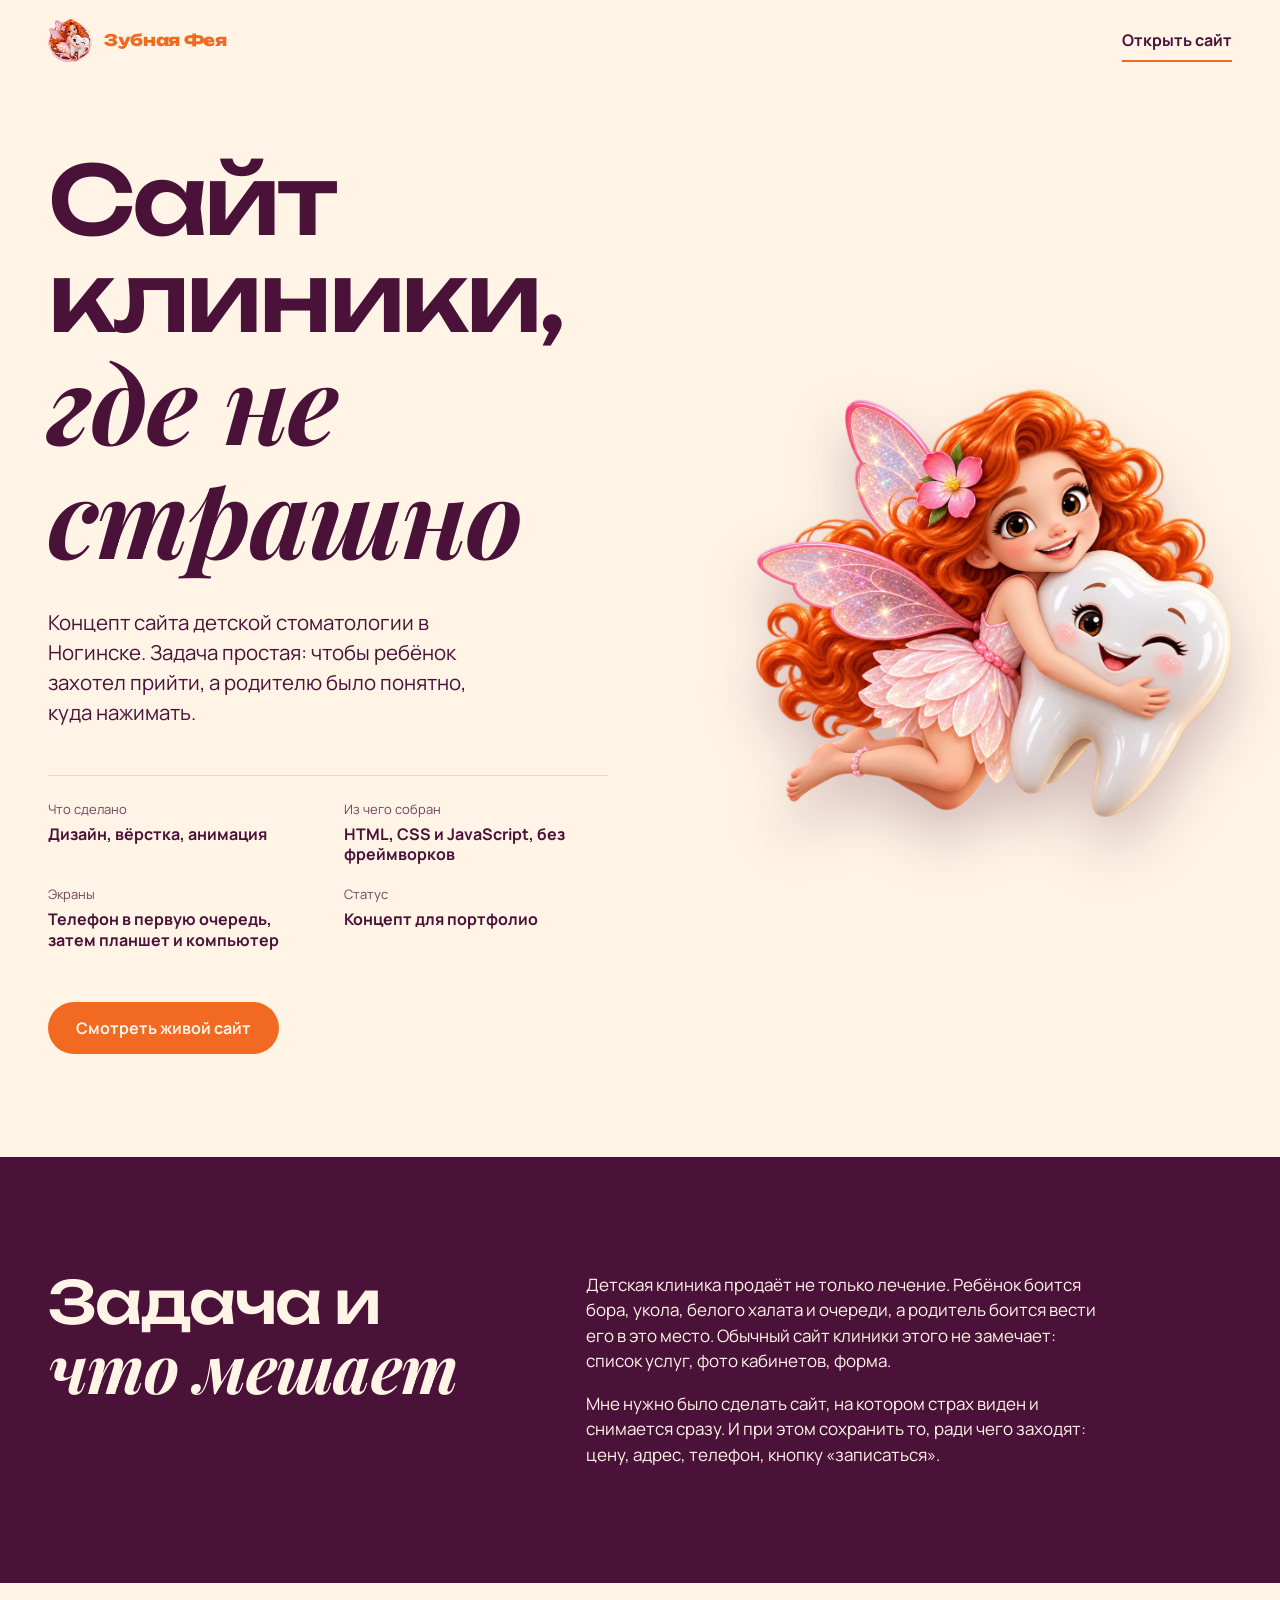
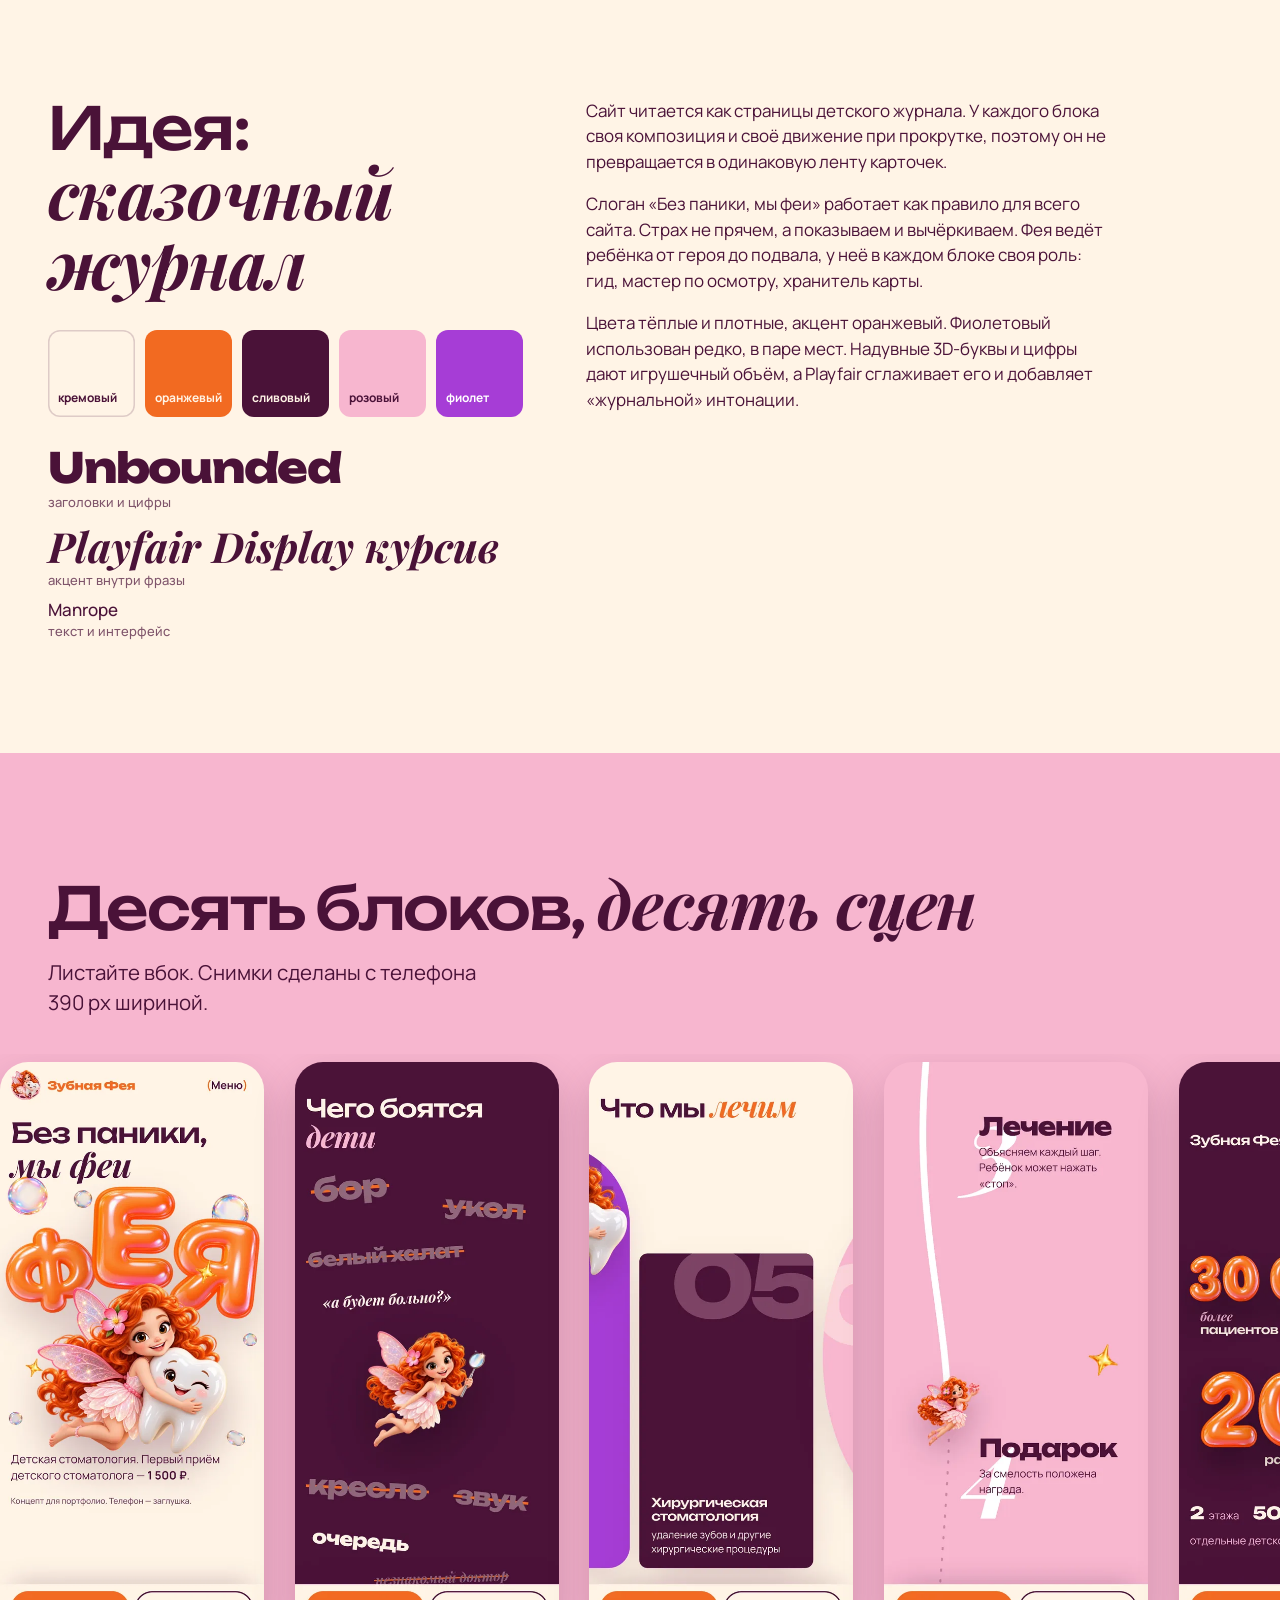
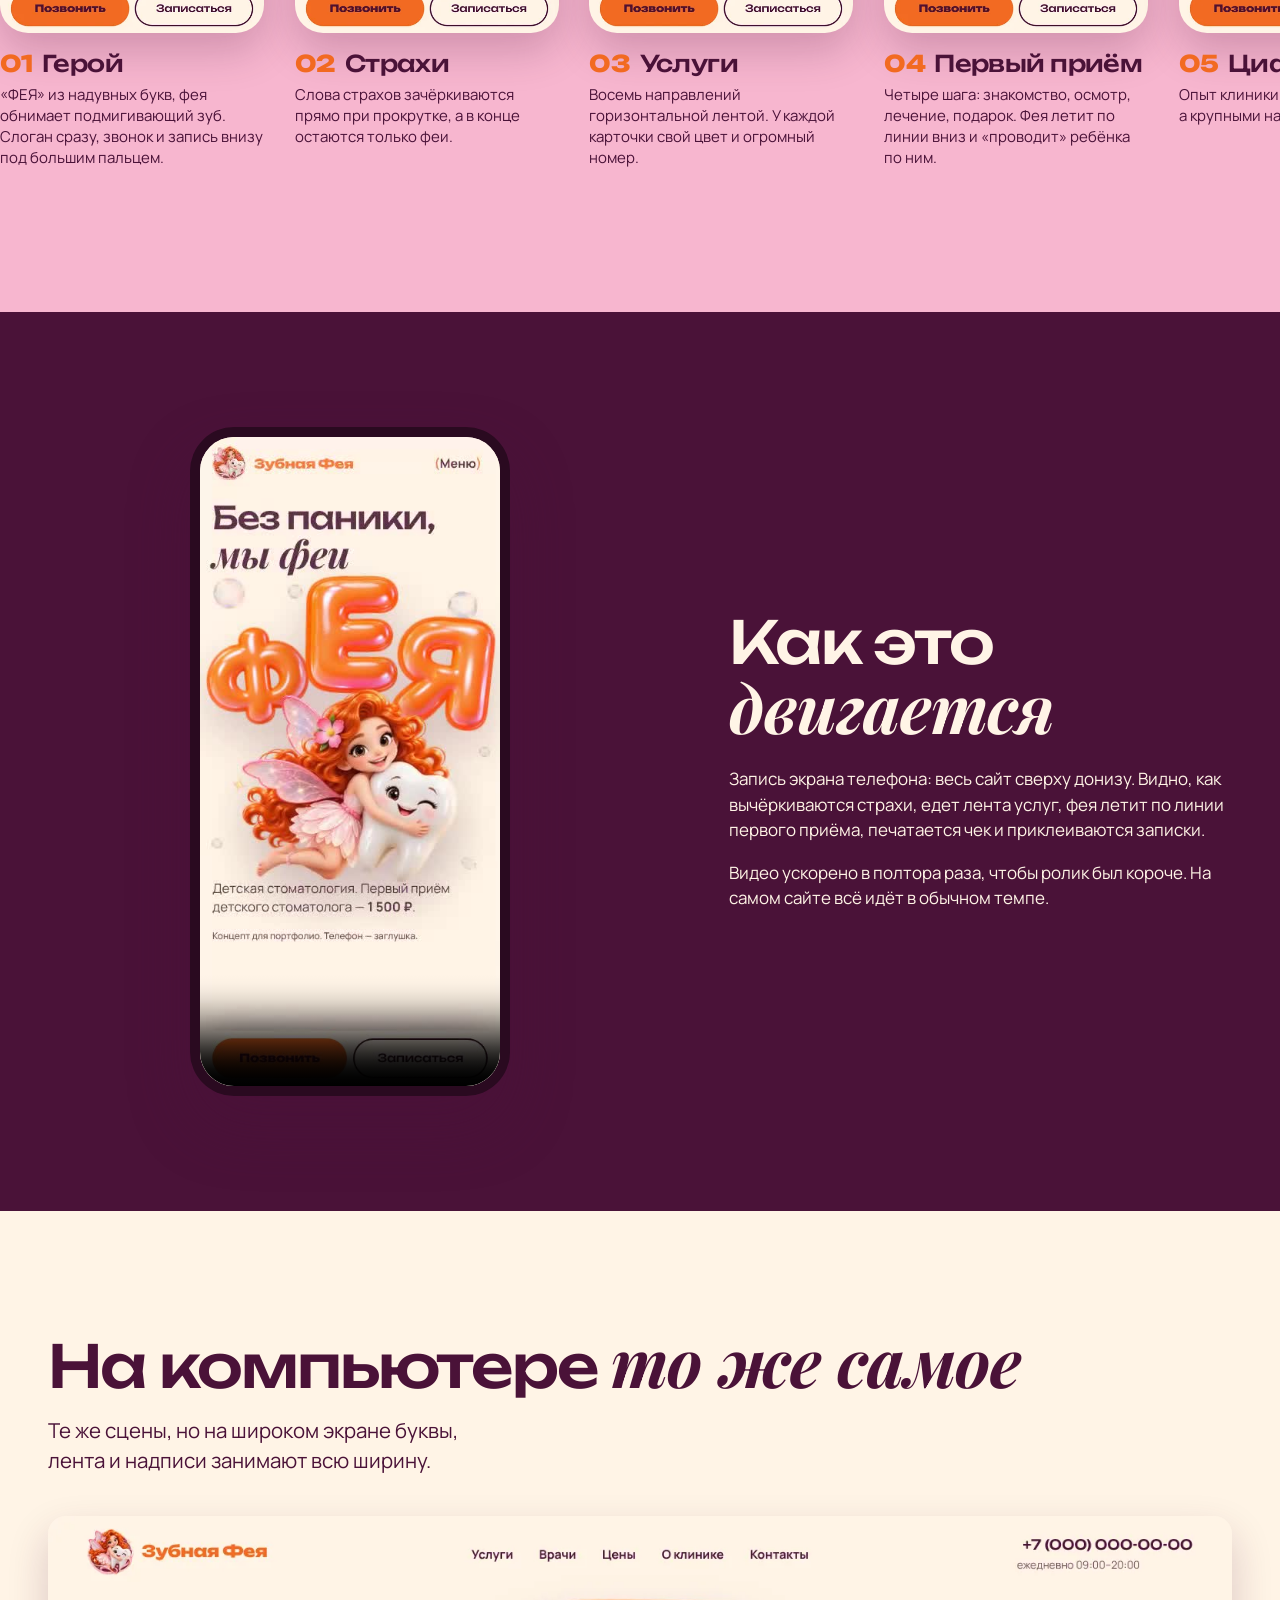
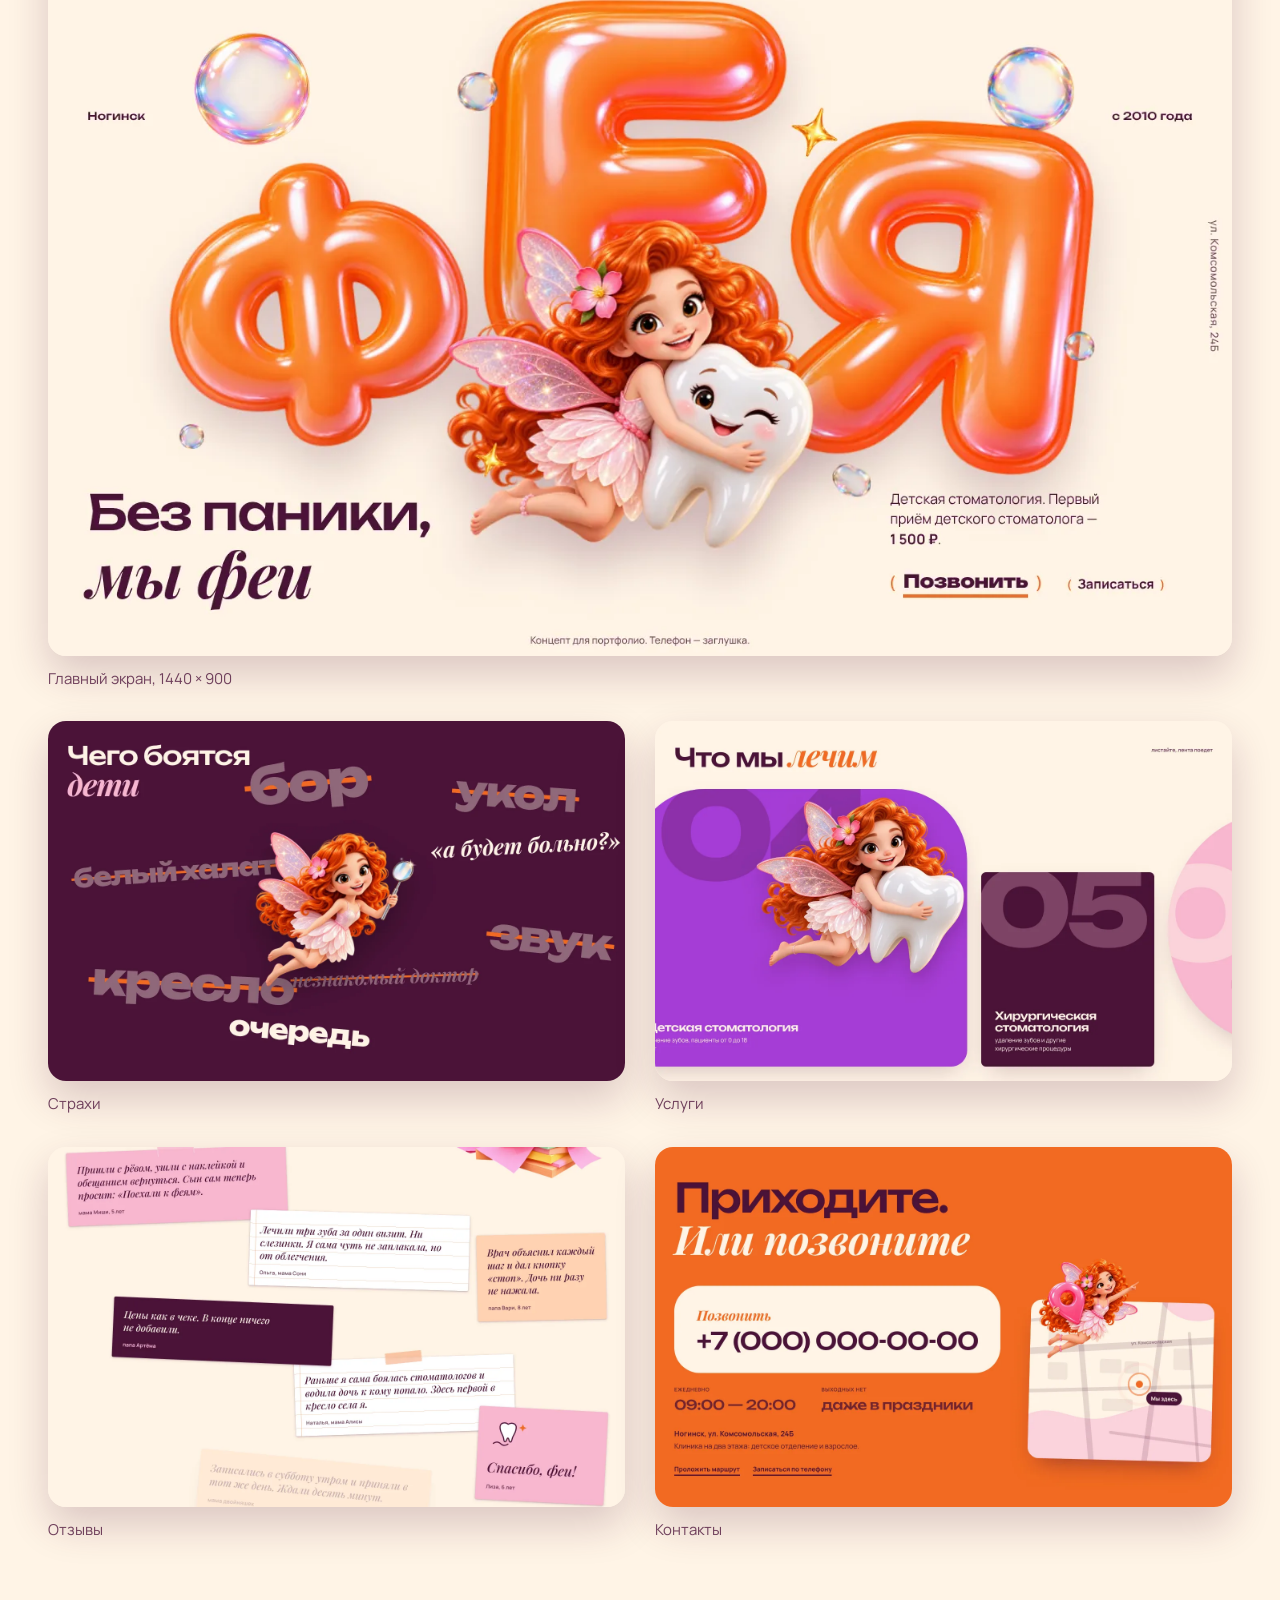
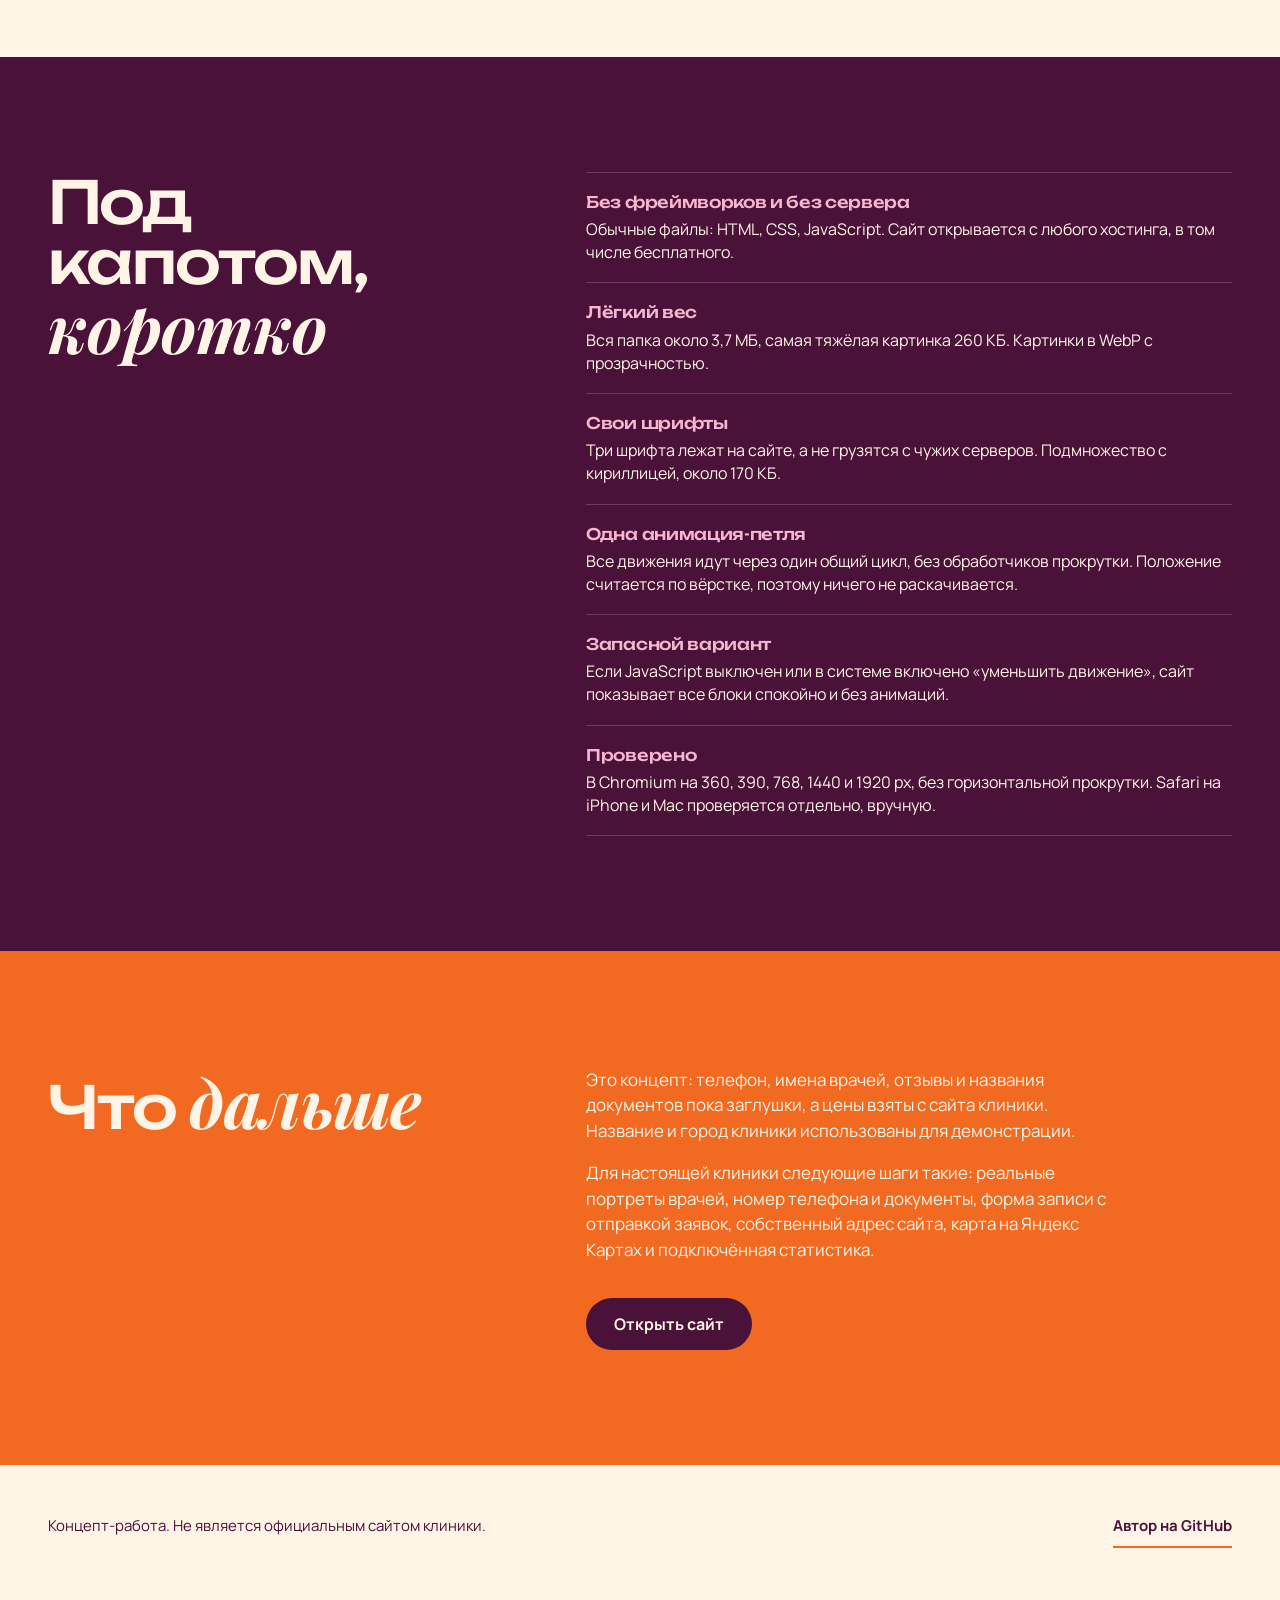
==== case.html @ 20c553e6 "Add files via upload" ====
<!doctype html>
<html lang="ru">
<head>
<meta charset="utf-8">
<meta name="viewport" content="width=device-width, initial-scale=1, viewport-fit=cover">
<title>Кейс: сайт детской стоматологии «Зубная Фея» (концепт)</title>
<meta name="description" content="Кейс веб-дизайнера: концепт сайта детской стоматологии. Идея, решения по каждому блоку, видео и скриншоты.">
<meta name="theme-color" content="#FFF4E6">
<meta name="robots" content="noindex">
<link rel="canonical" href="https://deniyache.github.io/zubnaya-feya/case.html">
<meta property="og:type" content="website">
<meta property="og:locale" content="ru_RU">
<meta property="og:title" content="Кейс: сайт детской стоматологии «Зубная Фея»">
<meta property="og:description" content="Как сделать сайт для клиники, которой дети боятся. Идея, блоки, видео.">
<meta property="og:url" content="https://deniyache.github.io/zubnaya-feya/case.html">
<meta property="og:image" content="https://deniyache.github.io/zubnaya-feya/og-image.jpg">
<meta name="twitter:card" content="summary_large_image">
<link rel="icon" href="favicon.ico" sizes="48x48">
<link rel="icon" type="image/png" sizes="32x32" href="favicon-32.png">
<link rel="apple-touch-icon" href="apple-touch-icon.png">
<link rel="preload" as="font" type="font/woff" href="fonts/unbounded.woff" crossorigin>
<link rel="stylesheet" href="fonts.css">
<link rel="stylesheet" href="tokens.css">
<style>
  html { scroll-behavior: smooth; }
  body { margin: 0; background: var(--cream); color: var(--plum); overflow-x: hidden; }
  img, video { display: block; max-width: 100%; height: auto; }
  a { color: inherit; }
  .wrap { width: min(1240px, 100% - 2 * var(--gutter, 20px)); margin-inline: auto; }
  .cs-sec { padding: clamp(56px, 9vw, 120px) 0; }
  .cs-dark { background: var(--plum); color: var(--cream); }
  .cs-pink { background: var(--pink); }
  .cs-orange { background: var(--orange); color: var(--cream); }

  h1, h2, h3 { font-family: var(--font-display); font-weight: 500; letter-spacing: -0.035em; line-height: 1.02; margin: 0; text-wrap: balance; }
  h1 { font-size: clamp(2.4rem, 7.4vw, 6.2rem); }
  h2 { font-size: clamp(1.9rem, 4.6vw, 3.8rem); }
  h3 { font-size: clamp(1.1rem, 1.8vw, 1.5rem); letter-spacing: -0.025em; line-height: 1.1; }
  h1 em, h2 em { font-family: var(--font-accent); font-style: italic; font-weight: 700; letter-spacing: -0.01em; font-size: 1.14em; }
  p { margin: 0; line-height: 1.5; }
  .lead { font-size: clamp(1.05rem, 1.6vw, 1.35rem); line-height: 1.45; max-width: 36ch; }
  .body { font-size: 1.0625rem; max-width: 52ch; }
  .body + .body { margin-top: 1em; }

  /* верх */
  .cs-top { display: flex; align-items: center; justify-content: space-between; padding: 18px 0; gap: 16px; }
  .cs-brand { display: flex; align-items: center; gap: 12px; text-decoration: none; font-family: var(--font-display); font-weight: 800; color: var(--orange); letter-spacing: -0.02em; }
  .cs-brand img { width: 44px; height: 43px; }
  .cs-link { font-weight: 700; text-decoration: none; padding: 10px 0; background: linear-gradient(var(--orange), var(--orange)) 0 100% / 100% 2px no-repeat; }

  .cs-hero { padding: clamp(32px, 6vw, 72px) 0 clamp(48px, 8vw, 104px); }
  .cs-hero-grid { display: grid; gap: clamp(32px, 5vw, 64px); grid-template-columns: 1.15fr 0.85fr; align-items: center; }
  .cs-hero h1 { margin-bottom: clamp(20px, 3vw, 36px); }
  .cs-hero-img { position: relative; }
  .cs-hero-img img { width: 100%; filter: drop-shadow(0 30px 28px rgba(74, 18, 56, .25)); }
  .cs-facts { display: grid; grid-template-columns: repeat(2, minmax(0, 1fr)); gap: 20px 32px; margin-top: clamp(28px, 4vw, 48px); padding-top: 24px; border-top: 1.5px solid var(--plum-12); max-width: 560px; }
  .cs-facts dt { font-size: var(--fs-small); color: var(--plum-75); margin-bottom: 4px; }
  .cs-facts dd { margin: 0; font-weight: 700; line-height: 1.3; }
  .cs-cta { display: inline-flex; align-items: center; min-height: 52px; padding: 0 28px; border-radius: var(--radius-pill); background: var(--orange); color: var(--cream); font-weight: 700; text-decoration: none; margin-top: clamp(24px, 3vw, 36px); transition: transform var(--dur-fast) var(--ease-out); }
  .cs-cta:hover { transform: translateY(-2px); }
  .cs-cta:focus-visible, .cs-link:focus-visible, a:focus-visible { outline: 3px solid var(--violet); outline-offset: 3px; }

  /* две колонки текста */
  .cs-two { display: grid; grid-template-columns: minmax(0, 5fr) minmax(0, 7fr); gap: clamp(28px, 6vw, 96px); align-items: start; }

  /* идея: палитра и шрифты */
  .cs-sw { display: grid; grid-template-columns: repeat(5, 1fr); gap: 10px; margin-top: 32px; }
  .cs-sw div { border-radius: var(--radius-s); aspect-ratio: 1; padding: 10px; display: flex; align-items: flex-end; font-size: 0.75rem; font-weight: 700; }
  .cs-type { margin-top: 28px; display: grid; gap: 14px; }
  .cs-type p { line-height: 1.1; }
  .t-u { font-family: var(--font-display); font-weight: 800; font-size: clamp(1.6rem, 3.4vw, 2.6rem); letter-spacing: -0.03em; }
  .t-p { font-family: var(--font-accent); font-style: italic; font-weight: 700; font-size: clamp(1.6rem, 3.4vw, 2.6rem); }
  .t-m { font-weight: 500; font-size: 1.0625rem; }
  .cs-type small { display: block; font-family: var(--font-body); font-style: normal; font-weight: 500; font-size: var(--fs-small); opacity: .7; letter-spacing: 0; margin-top: 4px; }

  /* лента экранов */
  .cs-rail { display: flex; gap: clamp(16px, 2.4vw, 32px); overflow-x: auto; scroll-snap-type: x mandatory; padding: 8px max(var(--gutter, 20px), calc((100vw - 1240px) / 2)) 28px; -webkit-overflow-scrolling: touch; scrollbar-width: thin; scrollbar-color: var(--orange) transparent; }
  .cs-shot { flex: 0 0 min(264px, 70vw); scroll-snap-align: start; }
  .cs-shot img { width: 100%; border-radius: 28px; box-shadow: 0 18px 40px rgba(74, 18, 56, .22); background: var(--cream); }
  .cs-shot h3 { margin-top: 18px; }
  .cs-shot p { margin-top: 8px; font-size: 0.9375rem; line-height: 1.4; }
  .cs-num { font-family: var(--font-display); font-weight: 800; color: var(--orange); margin-right: .4em; }

  /* видео в рамке телефона */
  .cs-video-grid { display: grid; grid-template-columns: minmax(0, 6fr) minmax(0, 5fr); gap: clamp(28px, 6vw, 96px); align-items: center; }
  .cs-phone { width: min(300px, 78vw); margin-inline: auto; padding: 10px; border-radius: 44px; background: var(--plum); box-shadow: 0 30px 60px rgba(74, 18, 56, .35); }
  .cs-dark .cs-phone { background: #2a0a20; }
  .cs-phone video { width: 100%; border-radius: 34px; background: var(--cream); }

  /* десктоп-скрины */
  .cs-desk { display: grid; grid-template-columns: repeat(2, minmax(0, 1fr)); gap: clamp(16px, 2.4vw, 32px); }
  .cs-desk figure { margin: 0; }
  .cs-desk figure:first-child { grid-column: 1 / -1; }
  .cs-desk img { width: 100%; border-radius: 18px; box-shadow: 0 18px 40px rgba(74, 18, 56, .2); }
  .cs-desk figcaption { margin-top: 12px; font-size: 0.9375rem; color: var(--plum-75); }

  /* технически */
  .cs-list { list-style: none; margin: 0; padding: 0; display: grid; gap: 0; }
  .cs-list li { padding: 18px 0; border-top: 1.5px solid rgba(255, 244, 230, .2); line-height: 1.45; }
  .cs-list li:last-child { border-bottom: 1.5px solid rgba(255, 244, 230, .2); }
  .cs-list b { font-family: var(--font-display); font-weight: 500; letter-spacing: -0.02em; display: block; margin-bottom: 4px; color: var(--pink); }

  .cs-note { margin-top: 28px; font-size: 0.9375rem; color: var(--plum-75); max-width: 60ch; }
  .cs-foot { padding: 40px 0 56px; font-size: 0.9375rem; }
  .cs-foot-in { display: flex; flex-wrap: wrap; gap: 14px 32px; justify-content: space-between; align-items: center; }

  /* появление при прокрутке, только если JS работает и анимации не отключены */
  .js .rv { opacity: 0; transform: translateY(22px); transition: opacity var(--dur-base) var(--ease-out), transform var(--dur-base) var(--ease-out); }
  .js .rv.on { opacity: 1; transform: none; }
  @media (prefers-reduced-motion: reduce) { html { scroll-behavior: auto; } .js .rv { opacity: 1; transform: none; transition: none; } .cs-cta { transition: none; } }

  @media (max-width: 820px) {
    .cs-hero-grid, .cs-two, .cs-video-grid { grid-template-columns: 1fr; }
    .cs-hero-img { max-width: 420px; margin-inline: auto; order: -1; }
    .cs-desk { grid-template-columns: 1fr; }
    .cs-sw { grid-template-columns: repeat(5, 1fr); gap: 6px; }
    .cs-sw div { padding: 6px; font-size: 0.625rem; }
  }
</style>
<script>document.documentElement.classList.add('js')</script>
</head>
<body>

<div class="wrap">
  <header class="cs-top">
    <a class="cs-brand" href="./" aria-label="Открыть сайт «Зубная Фея»"><img src="img/logo-emblem.webp" width="44" height="43" alt=""><span>Зубная Фея</span></a>
    <a class="cs-link" href="./">Открыть сайт</a>
  </header>
</div>

<main>

<section class="cs-hero">
  <div class="wrap cs-hero-grid">
    <div>
      <h1>Сайт клиники, <em>где не страшно</em></h1>
      <p class="lead">Концепт сайта детской стоматологии в Ногинске. Задача простая: чтобы ребёнок захотел прийти, а родителю было понятно, куда нажимать.</p>
      <dl class="cs-facts">
        <div><dt>Что сделано</dt><dd>Дизайн, вёрстка, анимация</dd></div>
        <div><dt>Из чего собран</dt><dd>HTML, CSS и JavaScript, без фреймворков</dd></div>
        <div><dt>Экраны</dt><dd>Телефон в первую очередь, затем планшет и компьютер</dd></div>
        <div><dt>Статус</dt><dd>Концепт для портфолио</dd></div>
      </dl>
      <a class="cs-cta" href="./">Смотреть живой сайт</a>
    </div>
    <div class="cs-hero-img"><img src="img/fairy-hero-hug-wink-tooth.webp" width="1100" height="988" alt="Рыжая фея обнимает улыбающийся зуб и подмигивает"></div>
  </div>
</section>

<section class="cs-sec cs-dark">
  <div class="wrap cs-two">
    <h2 class="rv">Задача и <em>что мешает</em></h2>
    <div class="rv">
      <p class="body">Детская клиника продаёт не только лечение. Ребёнок боится бора, укола, белого халата и очереди, а родитель боится вести его в это место. Обычный сайт клиники этого не замечает: список услуг, фото кабинетов, форма.</p>
      <p class="body">Мне нужно было сделать сайт, на котором страх виден и снимается сразу. И при этом сохранить то, ради чего заходят: цену, адрес, телефон, кнопку «записаться».</p>
    </div>
  </div>
</section>

<section class="cs-sec">
  <div class="wrap cs-two">
    <div class="rv">
      <h2>Идея: <em>сказочный журнал</em></h2>
      <div class="cs-sw" aria-label="Палитра">
        <div style="background:#FFF4E6;box-shadow:inset 0 0 0 1.5px rgba(74,18,56,.18)">кремовый</div>
        <div style="background:#F26A21;color:#FFF4E6">оранжевый</div>
        <div style="background:#4A1238;color:#FFF4E6">сливовый</div>
        <div style="background:#F7B6CF">розовый</div>
        <div style="background:#A63DD6;color:#fff">фиолет</div>
      </div>
      <div class="cs-type" aria-label="Шрифты">
        <p class="t-u">Unbounded<small>заголовки и цифры</small></p>
        <p class="t-p">Playfair Display курсив<small>акцент внутри фразы</small></p>
        <p class="t-m">Manrope<small>текст и интерфейс</small></p>
      </div>
    </div>
    <div class="rv">
      <p class="body">Сайт читается как страницы детского журнала. У каждого блока своя композиция и своё движение при прокрутке, поэтому он не превращается в одинаковую ленту карточек.</p>
      <p class="body">Слоган «Без паники, мы феи» работает как правило для всего сайта. Страх не прячем, а показываем и вычёркиваем. Фея ведёт ребёнка от героя до подвала, у неё в каждом блоке своя роль: гид, мастер по осмотру, хранитель карты.</p>
      <p class="body">Цвета тёплые и плотные, акцент оранжевый. Фиолетовый использован редко, в паре мест. Надувные 3D-буквы и цифры дают игрушечный объём, а Playfair сглаживает его и добавляет «журнальной» интонации.</p>
    </div>
  </div>
</section>

<section class="cs-sec cs-pink" aria-labelledby="blocks-h">
  <div class="wrap">
    <h2 id="blocks-h" class="rv">Десять блоков, <em>десять сцен</em></h2>
    <p class="lead rv" style="margin-top:20px">Листайте вбок. Снимки сделаны с телефона 390 px шириной.</p>
  </div>
  <div class="cs-rail" tabindex="0" aria-label="Экраны мобильной версии" style="margin-top:36px">
    <figure class="cs-shot" style="margin:0"><img src="case/m-top.webp" width="520" height="1126" loading="lazy" alt="Герой: слово ФЕЯ из надувных букв и фея с зубом"><h3><span class="cs-num">01</span>Герой</h3><p>«ФЕЯ» из надувных букв, фея обнимает подмигивающий зуб. Слоган сразу, звонок и запись внизу под большим пальцем.</p></figure>
    <figure class="cs-shot" style="margin:0"><img src="case/m-strahi.webp" width="520" height="1126" loading="lazy" alt="Блок про страхи: слова бор, укол, белый халат зачёркнуты"><h3><span class="cs-num">02</span>Страхи</h3><p>Слова страхов зачёркиваются прямо при прокрутке, а в конце остаются только феи.</p></figure>
    <figure class="cs-shot" style="margin:0"><img src="case/m-uslugi.webp" width="520" height="1126" loading="lazy" alt="Услуги: горизонтальная лента карточек"><h3><span class="cs-num">03</span>Услуги</h3><p>Восемь направлений горизонтальной лентой. У каждой карточки свой цвет и огромный номер.</p></figure>
    <figure class="cs-shot" style="margin:0"><img src="case/m-priem.webp" width="520" height="1126" loading="lazy" alt="Первый приём: линия, по которой летит фея"><h3><span class="cs-num">04</span>Первый приём</h3><p>Четыре шага: знакомство, осмотр, лечение, подарок. Фея летит по линии вниз и «проводит» ребёнка по ним.</p></figure>
    <figure class="cs-shot" style="margin:0"><img src="case/m-o-klinike.webp" width="520" height="1126" loading="lazy" alt="Цифры: 30 000 и 2010 надувными цифрами"><h3><span class="cs-num">05</span>Цифры</h3><p>Опыт клиники показан не таблицей, а крупными надувными цифрами.</p></figure>
    <figure class="cs-shot" style="margin:0"><img src="case/m-vrachi.webp" width="520" height="1126" loading="lazy" alt="Врачи: цветные овалы с пометкой скоро"><h3><span class="cs-num">06</span>Врачи</h3><p>Пока без фото: овалы-заглушки в цветах сайта. Когда появятся портреты, они встанут на их место.</p></figure>
    <figure class="cs-shot" style="margin:0"><img src="case/m-ceny.webp" width="520" height="1126" loading="lazy" alt="Цены: чек и выбор возраста ребёнка"><h3><span class="cs-num">07</span>Цены</h3><p>Прайс в виде чека. Родитель выбирает возраст ребёнка, и цены пересчитываются под него.</p></figure>
    <figure class="cs-shot" style="margin:0"><img src="case/m-otzyvy.webp" width="520" height="1126" loading="lazy" alt="Отзывы: записки-стикеры"><h3><span class="cs-num">08</span>Отзывы</h3><p>Отзывы как записки-стикеры, которые приклеиваются. В концепте они вымышлены, и это написано под блоком.</p></figure>
    <figure class="cs-shot" style="margin:0"><img src="case/m-kontakty.webp" width="520" height="1126" loading="lazy" alt="Контакты на оранжевом фоне, карта-схема и фея с меткой"><h3><span class="cs-num">09</span>Контакты</h3><p>Оранжевый фон, схема проезда, фея с меткой. Телефон, адрес и маршрут видны без лишнего поиска.</p></figure>
    <figure class="cs-shot" style="margin:0"><img src="case/m-podval.webp" width="520" height="1126" loading="lazy" alt="Подвал: гигантская надпись ЗУБНАЯ ФЕЯ и список документов"><h3><span class="cs-num">10</span>Подвал</h3><p>Гигантская надпись, из-за которой выглядывает фея, и колонка из десяти документов клиники.</p></figure>
  </div>
</section>

<section class="cs-sec cs-dark" aria-labelledby="vid-h">
  <div class="wrap cs-video-grid">
    <div class="cs-phone rv">
      <video controls playsinline muted preload="none" poster="case/scroll-poster.jpg" width="390" height="844">
        <source src="case/scroll-mobile.mp4" type="video/mp4">
        Видео не открылось. Живой сайт доступен по кнопке «Открыть сайт».
      </video>
    </div>
    <div class="rv">
      <h2 id="vid-h">Как это <em>двигается</em></h2>
      <p class="body" style="margin-top:24px">Запись экрана телефона: весь сайт сверху донизу. Видно, как вычёркиваются страхи, едет лента услуг, фея летит по линии первого приёма, печатается чек и приклеиваются записки.</p>
      <p class="body">Видео ускорено в полтора раза, чтобы ролик был короче. На самом сайте всё идёт в обычном темпе.</p>
    </div>
  </div>
</section>

<section class="cs-sec">
  <div class="wrap">
    <h2 class="rv">На компьютере <em>то же самое</em></h2>
    <p class="lead rv" style="margin:20px 0 40px">Те же сцены, но на широком экране буквы, лента и надписи занимают всю ширину.</p>
    <div class="cs-desk">
      <figure class="rv"><img src="case/d-top.webp" width="1440" height="900" loading="lazy" alt="Главный экран на компьютере"><figcaption>Главный экран, 1440 × 900</figcaption></figure>
      <figure class="rv"><img src="case/d-strahi.webp" width="1440" height="900" loading="lazy" alt="Блок про страхи на компьютере"><figcaption>Страхи</figcaption></figure>
      <figure class="rv"><img src="case/d-uslugi.webp" width="1440" height="900" loading="lazy" alt="Лента услуг на компьютере"><figcaption>Услуги</figcaption></figure>
      <figure class="rv"><img src="case/d-otzyvy.webp" width="1440" height="900" loading="lazy" alt="Отзывы на компьютере"><figcaption>Отзывы</figcaption></figure>
      <figure class="rv"><img src="case/d-kontakty.webp" width="1440" height="900" loading="lazy" alt="Контакты на компьютере"><figcaption>Контакты</figcaption></figure>
    </div>
  </div>
</section>

<section class="cs-sec cs-dark">
  <div class="wrap cs-two">
    <h2 class="rv">Под капотом, <em>коротко</em></h2>
    <ul class="cs-list rv">
      <li><b>Без фреймворков и без сервера</b>Обычные файлы: HTML, CSS, JavaScript. Сайт открывается с любого хостинга, в том числе бесплатного.</li>
      <li><b>Лёгкий вес</b>Вся папка около 3,7 МБ, самая тяжёлая картинка 260 КБ. Картинки в WebP с прозрачностью.</li>
      <li><b>Свои шрифты</b>Три шрифта лежат на сайте, а не грузятся с чужих серверов. Подмножество с кириллицей, около 170 КБ.</li>
      <li><b>Одна анимация-петля</b>Все движения идут через один общий цикл, без обработчиков прокрутки. Положение считается по вёрстке, поэтому ничего не раскачивается.</li>
      <li><b>Запасной вариант</b>Если JavaScript выключен или в системе включено «уменьшить движение», сайт показывает все блоки спокойно и без анимаций.</li>
      <li><b>Проверено</b>В Chromium на 360, 390, 768, 1440 и 1920 px, без горизонтальной прокрутки. Safari на iPhone и Mac проверяется отдельно, вручную.</li>
    </ul>
  </div>
</section>

<section class="cs-sec cs-orange">
  <div class="wrap cs-two">
    <h2 class="rv">Что <em>дальше</em></h2>
    <div class="rv">
      <p class="body">Это концепт: телефон, имена врачей, отзывы и названия документов пока заглушки, а цены взяты с сайта клиники. Название и город клиники использованы для демонстрации.</p>
      <p class="body">Для настоящей клиники следующие шаги такие: реальные портреты врачей, номер телефона и документы, форма записи с отправкой заявок, собственный адрес сайта, карта на Яндекс Картах и подключённая статистика.</p>
      <a class="cs-cta" style="background:var(--plum)" href="./">Открыть сайт</a>
    </div>
  </div>
</section>

</main>

<footer class="cs-foot">
  <div class="wrap cs-foot-in">
    <p>Концепт-работа. Не является официальным сайтом клиники.</p>
    <a class="cs-link" href="https://github.com/Deniyache">Автор на GitHub</a>
  </div>
</footer>

<script>
(function () {
  var els = document.querySelectorAll('.rv');
  if (!('IntersectionObserver' in window) || window.matchMedia('(prefers-reduced-motion: reduce)').matches) {
    els.forEach(function (e) { e.classList.add('on'); }); return;
  }
  var io = new IntersectionObserver(function (list) {
    list.forEach(function (x) { if (x.isIntersecting) { x.target.classList.add('on'); io.unobserve(x.target); } });
  }, { rootMargin: '0px 0px -8% 0px', threshold: 0.08 });
  els.forEach(function (e) { io.observe(e); });
  // страховка: если что-то не успело показаться, показываем через 2.5 секунды
  setTimeout(function () { els.forEach(function (e) { e.classList.add('on'); }); }, 2500);
})();
</script>
</body>
</html>
---- fonts.css ----
/* Шрифты лежат на сайте (самохостинг), лицензия OFL: см. fonts/OFL-*.txt.
   Подмножество: латиница + кириллица. Переменные шрифты, нужные веса вырезаны. */
@font-face { font-family: "Unbounded"; font-style: normal; font-weight: 300 800; font-display: swap;
  src: url("fonts/unbounded.woff") format("woff"); }
@font-face { font-family: "Playfair Display"; font-style: italic; font-weight: 500 700; font-display: swap;
  src: url("fonts/playfair-italic.woff") format("woff"); }
@font-face { font-family: "Manrope"; font-style: normal; font-weight: 400 700; font-display: swap;
  src: url("fonts/manrope.woff") format("woff"); }
---- tokens.css ----
/* 03. Токены дизайн-системы «Зубная Фея»
   Единственный источник цветов, шрифтов и отступов.
   Новые значения в коде не придумываем, только берём отсюда. */


:root {
  /* Цвета */
  --cream: #FFF4E6;        /* основной фон («бумага») */
  --orange: #F26A21;       /* главный, гигантские буквы, кнопки */
  --plum: #4A1238;         /* текст и тёмные блоки */
  --pink: #F7B6CF;         /* нежный акцент, пузырьки, подложки */
  --violet: #A63DD6;       /* редкий акцент, 1-2 места на сайт */
  --white: #FFFFFF;

  /* Производные (прозрачности) */
  --plum-60: rgba(74, 18, 56, 0.6);
  --plum-75: rgba(74, 18, 56, 0.78);
  --plum-12: rgba(74, 18, 56, 0.12);
  --orange-12: rgba(242, 106, 33, 0.12);

  /* Шрифты */
  --font-display: "Unbounded", sans-serif;        /* гигантские слова, заголовки */
  --font-accent: "Playfair Display", serif;       /* курсивный акцент в той же фразе */
  --font-body: "Manrope", sans-serif;             /* текст и интерфейс */

  /* Шкала размеров (fluid, мобильный -> десктоп) */
  --fs-giant: clamp(7rem, 32vw, 30rem);   /* «ФЕЯ» на фоне героя */
  --fs-h1: clamp(2.5rem, 7vw, 6rem);
  --fs-h2: clamp(2rem, 5vw, 4rem);
  --fs-h3: clamp(1.25rem, 2.2vw, 1.75rem);
  --fs-body: 1rem;
  --fs-hero-line: clamp(2.25rem, 4.1vw, 3.75rem);  /* слоган в углу героя */
  --fs-small: 0.8125rem;                  /* мелкие подписи по углам */
  --fs-number: clamp(5rem, 22vw, 20rem);  /* огромные номера и цифры */

  /* Отступы: шкала 8px */
  --space-1: 8px;
  --space-2: 16px;
  --space-3: 32px;
  --space-4: 64px;
  --space-5: 128px;

  /* Формы */
  --radius-s: 12px;
  --radius-m: 28px;
  --radius-l: 64px;
  --radius-pill: 999px;

  /* Тени (мягкие, тёплые) */
  --shadow-soft: 0 24px 60px -20px rgba(74, 18, 56, 0.25);
  --shadow-fairy: 0 30px 50px -25px rgba(242, 106, 33, 0.45);

  /* Движение */
  --ease-out: cubic-bezier(0.22, 1, 0.36, 1);
  --dur-fast: 0.25s;
  --dur-base: 0.6s;
  --dur-slow: 1.2s;

  /* Сетка */
  --container: 1440px;
  --gutter: clamp(16px, 4vw, 48px);
}

/* Отключение анимаций */
@media (prefers-reduced-motion: reduce) {
  :root { --dur-fast: 0s; --dur-base: 0s; --dur-slow: 0s; }
}

/* База */
body {
  background: var(--cream);
  color: var(--plum);
  font-family: var(--font-body);
  font-size: var(--fs-body);
  line-height: 1.5;
}

/* Кнопка в скобках (как в референсе Nova) */
.btn-bracket {
  font-family: var(--font-body);
  font-weight: 700;
  color: var(--plum);
  background: none;
  border: 0;
  padding: var(--space-1) 0;
  position: relative;
}
.btn-bracket::before { content: "( "; }
.btn-bracket::after  { content: " )"; }
.btn-bracket:hover   { color: var(--orange); }

/* Акцентная смесь шрифтов в одной фразе: <em> внутри заголовка */
h1 em, h2 em { font-family: var(--font-accent); font-style: italic; font-weight: 500; }
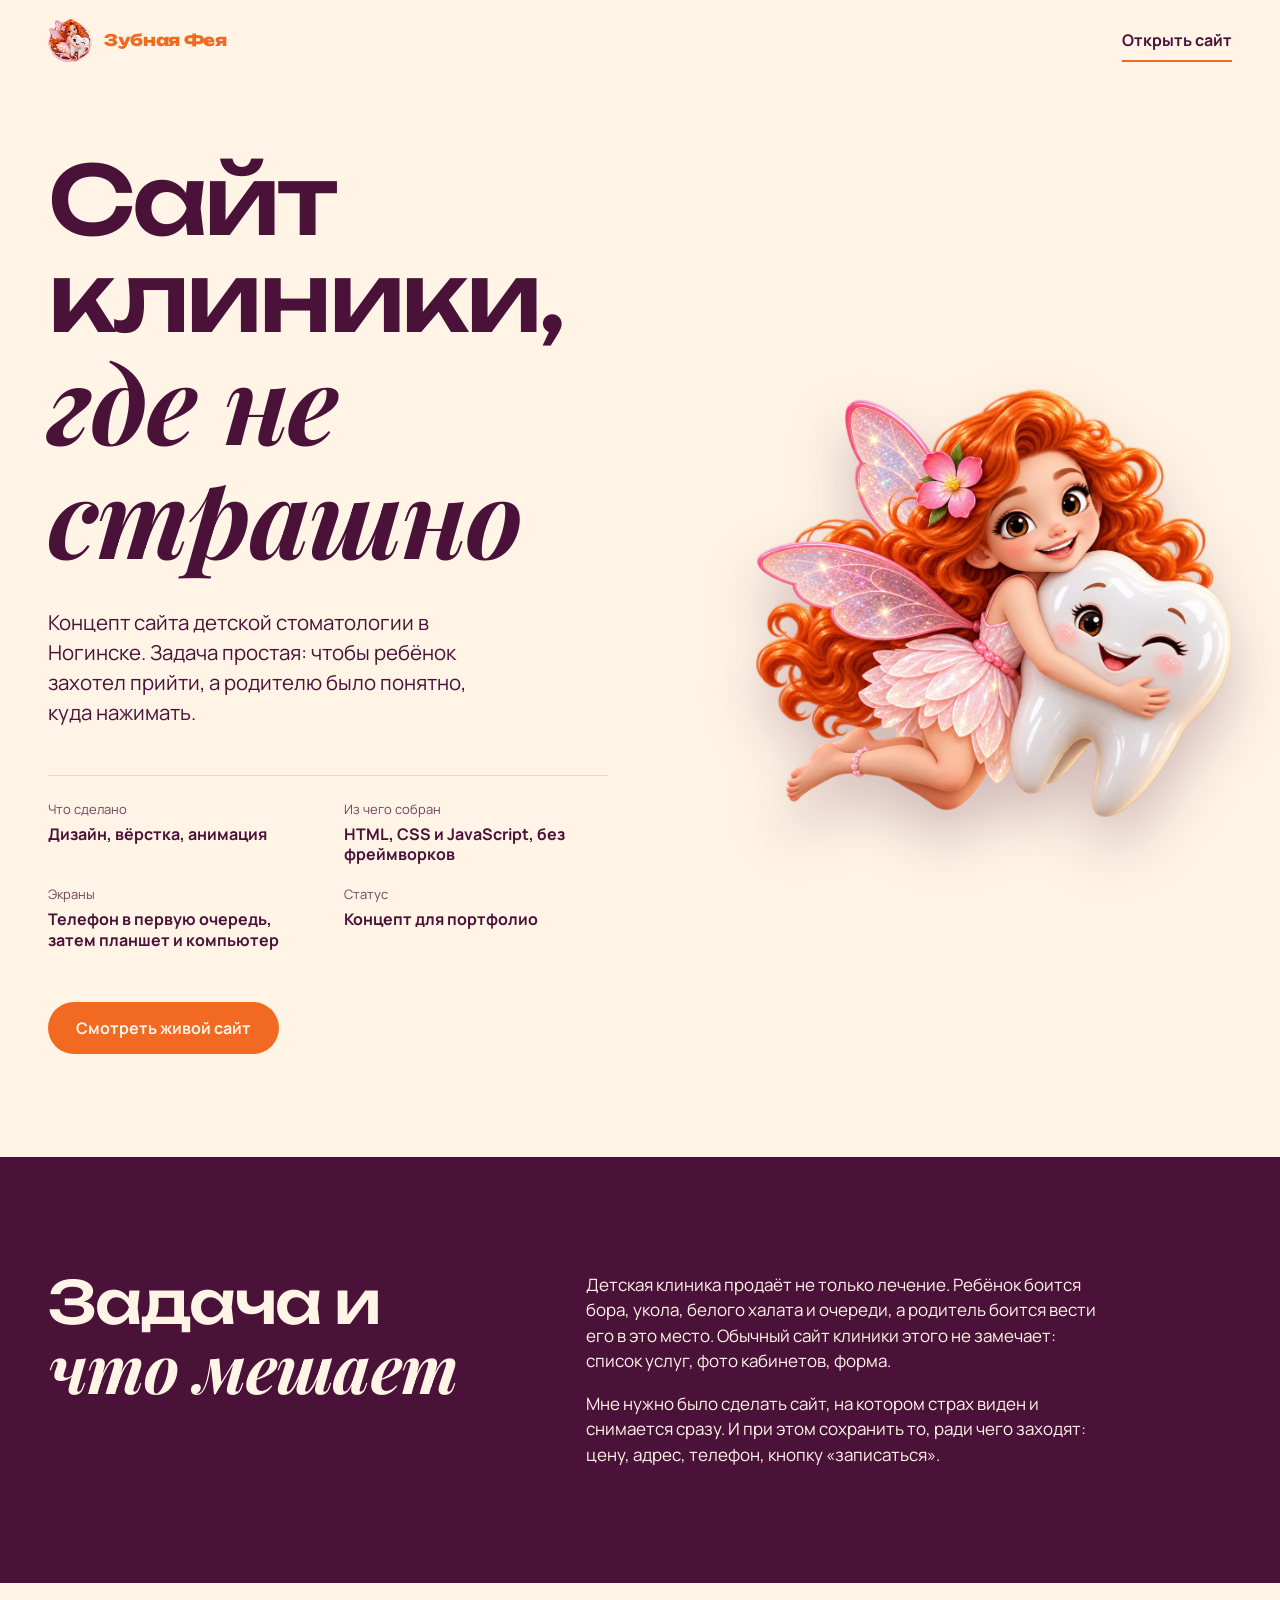
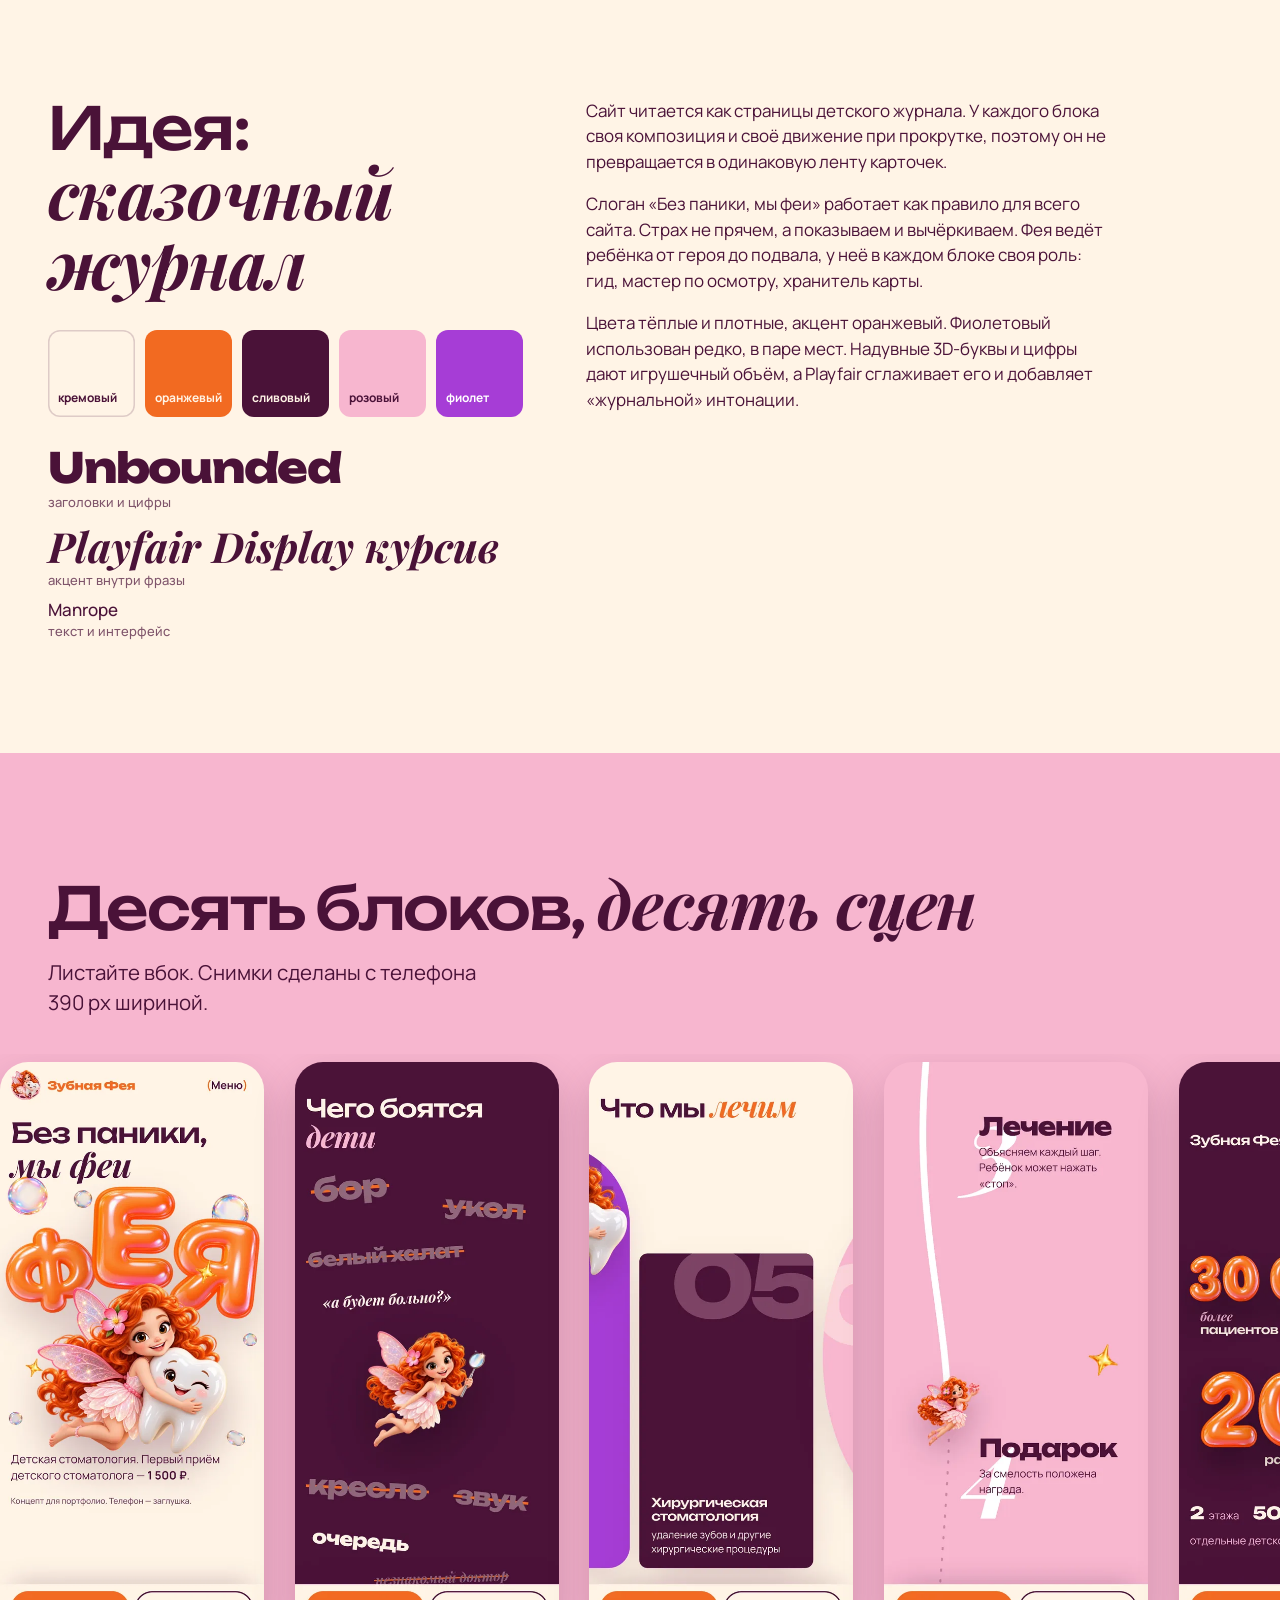
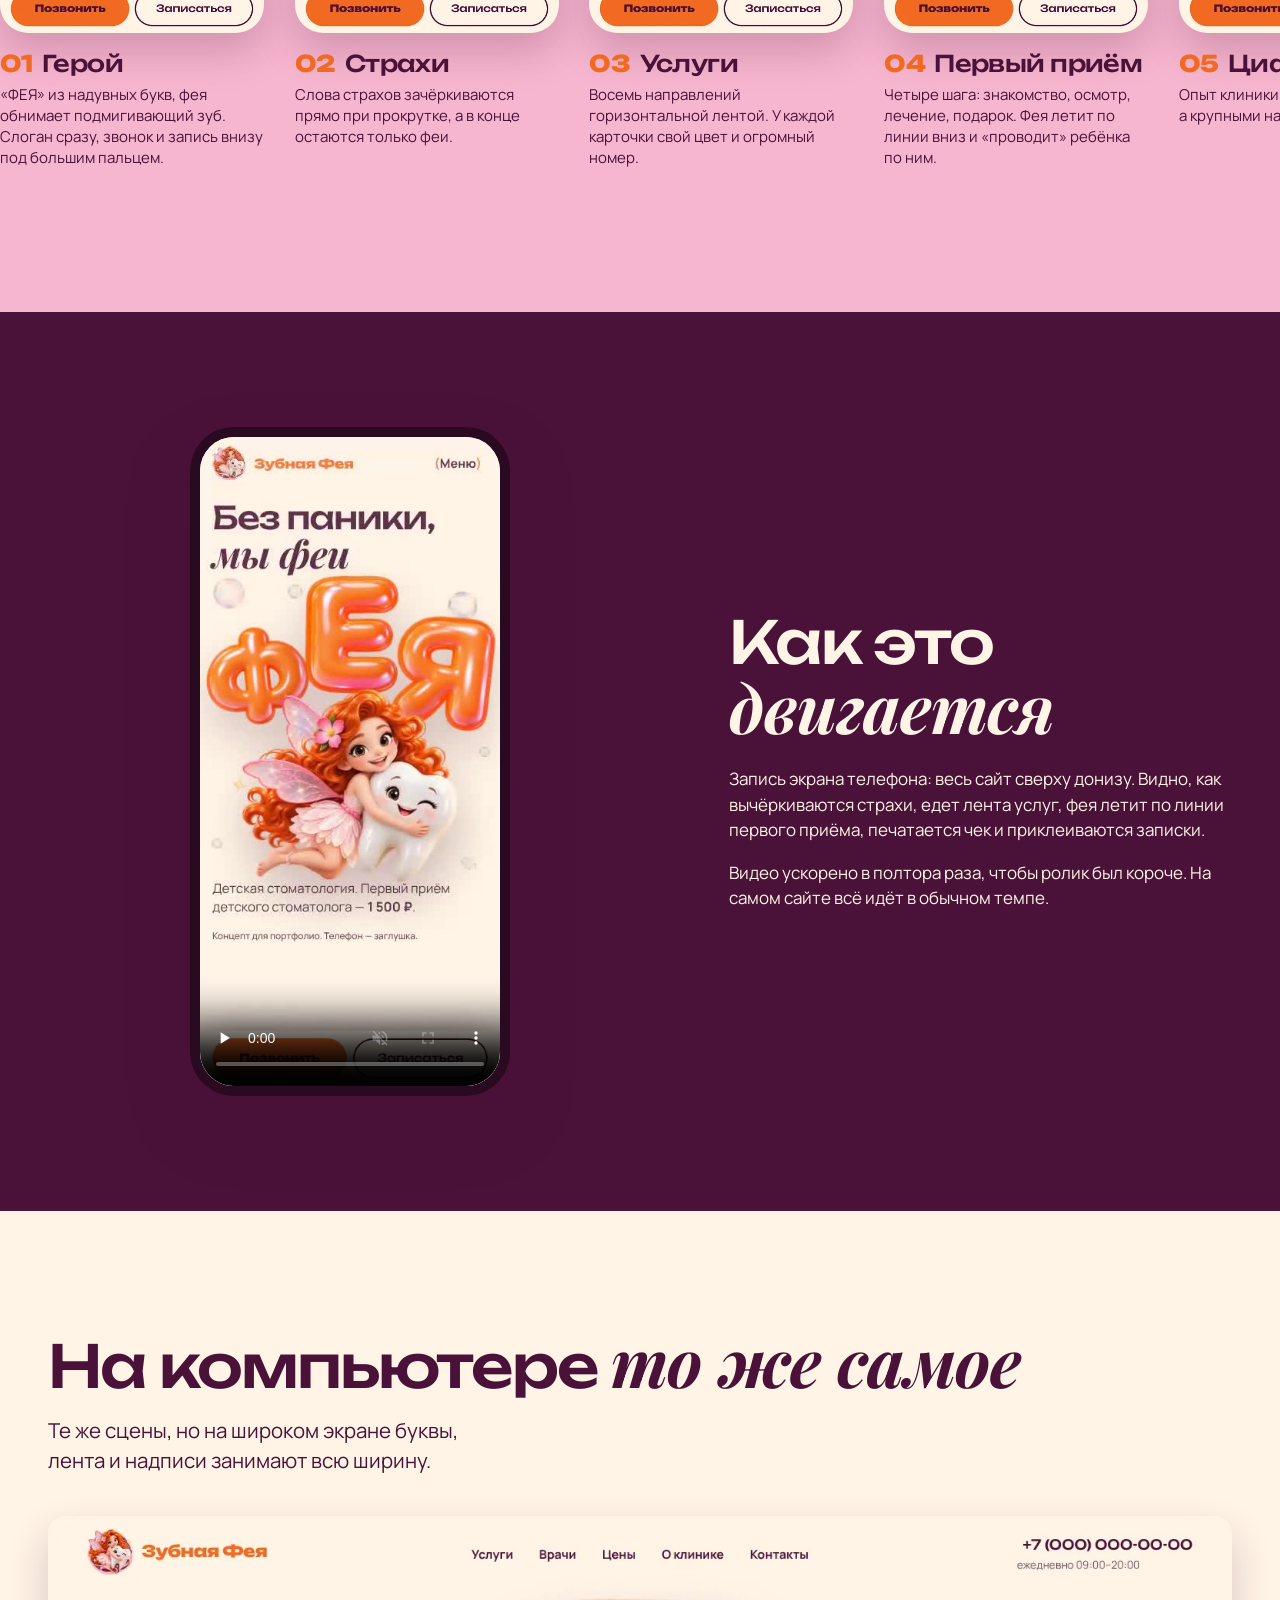
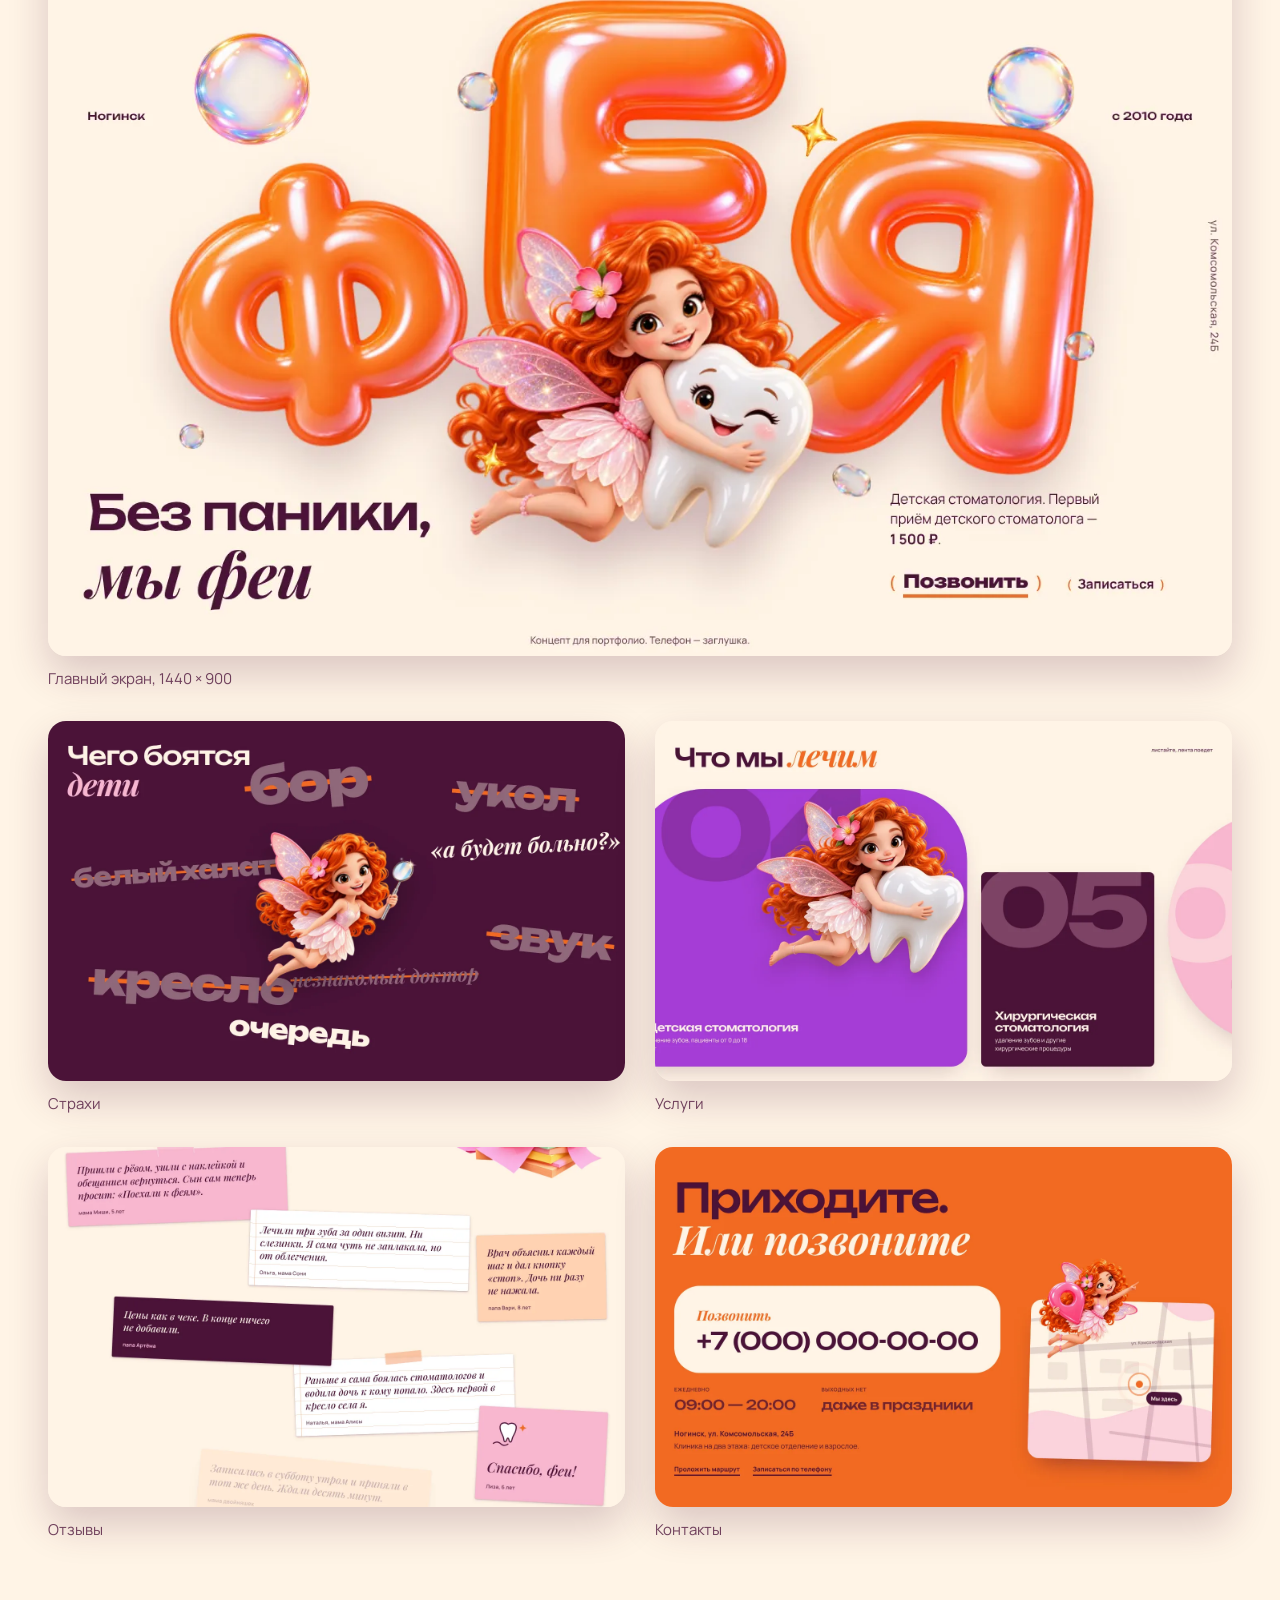
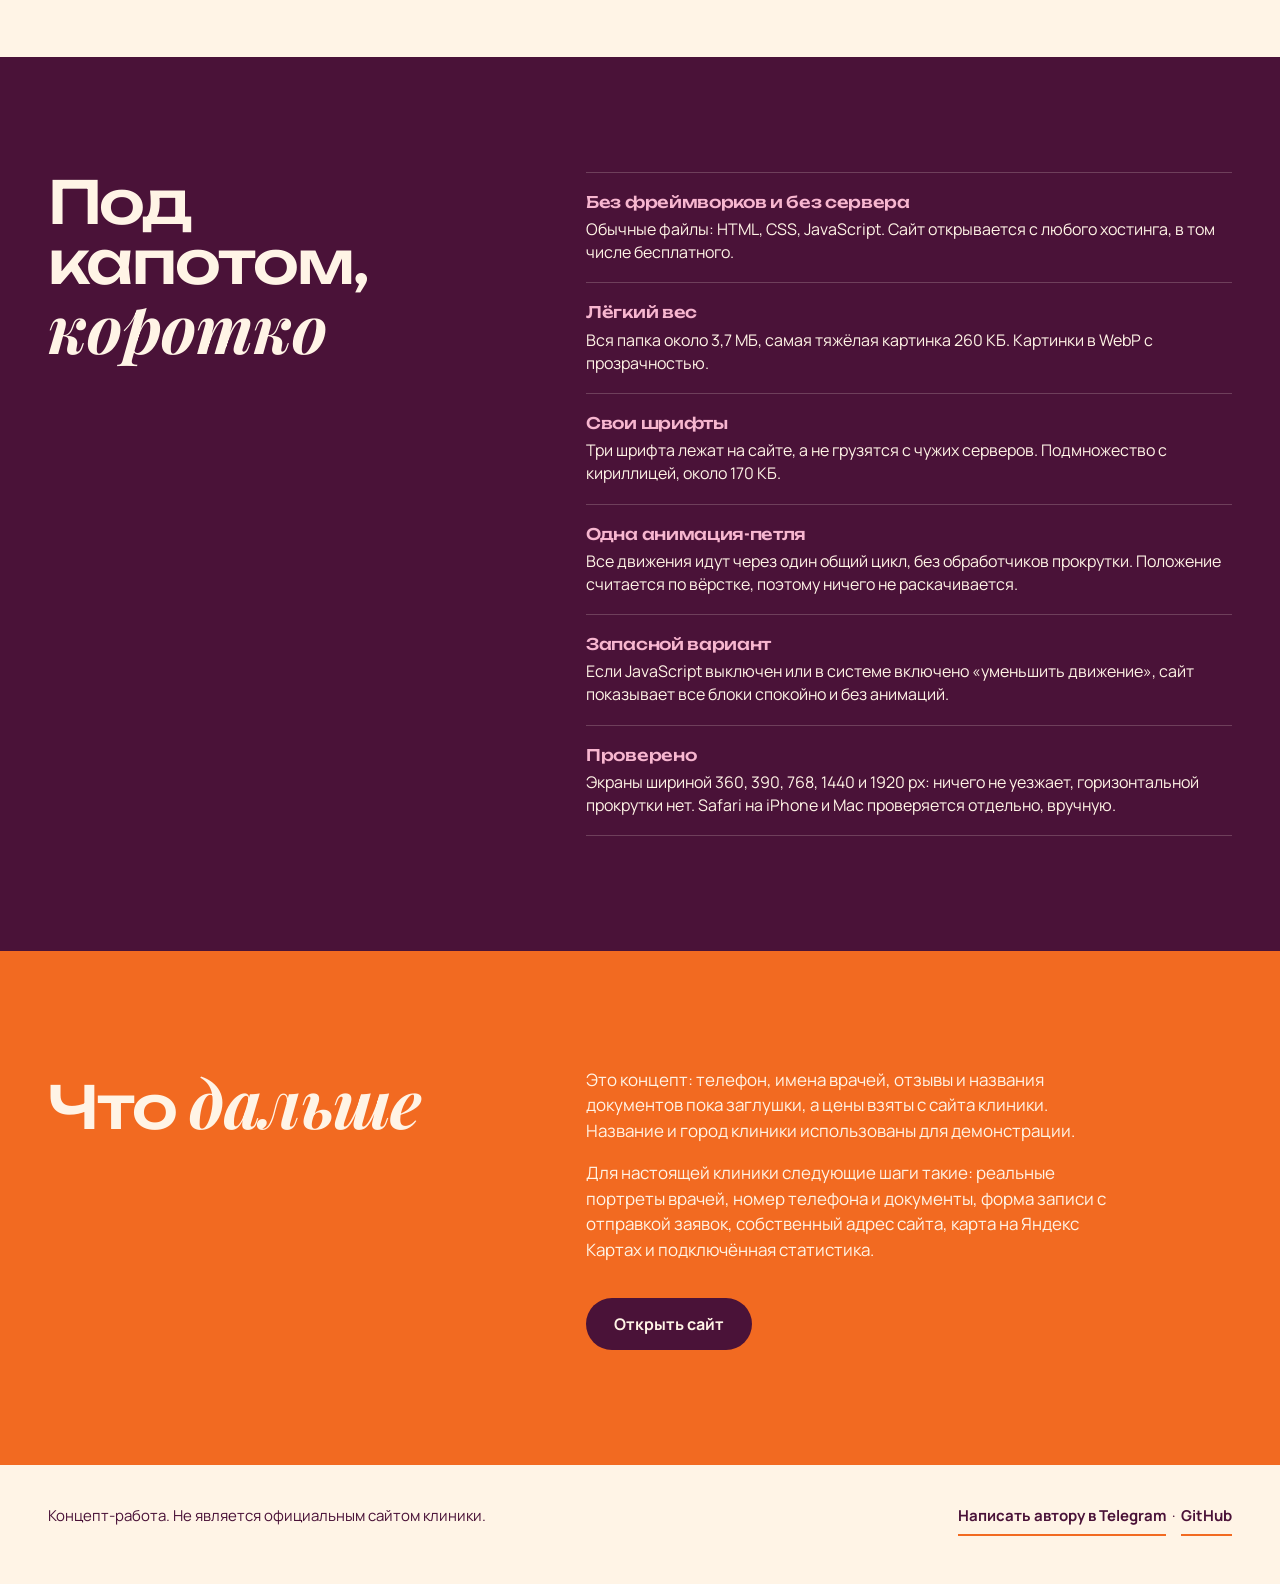
==== commit a1242566: "Add files via upload" ====
--- a/case.html
+++ b/case.html
@@ -240,7 +240,7 @@
       <li><b>Свои шрифты</b>Три шрифта лежат на сайте, а не грузятся с чужих серверов. Подмножество с кириллицей, около 170 КБ.</li>
       <li><b>Одна анимация-петля</b>Все движения идут через один общий цикл, без обработчиков прокрутки. Положение считается по вёрстке, поэтому ничего не раскачивается.</li>
       <li><b>Запасной вариант</b>Если JavaScript выключен или в системе включено «уменьшить движение», сайт показывает все блоки спокойно и без анимаций.</li>
-      <li><b>Проверено</b>В Chromium на 360, 390, 768, 1440 и 1920 px, без горизонтальной прокрутки. Safari на iPhone и Mac проверяется отдельно, вручную.</li>
+      <li><b>Проверено</b>Экраны шириной 360, 390, 768, 1440 и 1920 px: ничего не уезжает, горизонтальной прокрутки нет. Safari на iPhone и Mac проверяется отдельно, вручную.</li>
     </ul>
   </div>
 </section>
@@ -261,7 +261,7 @@
 <footer class="cs-foot">
   <div class="wrap cs-foot-in">
     <p>Концепт-работа. Не является официальным сайтом клиники.</p>
-    <a class="cs-link" href="https://github.com/Deniyache">Автор на GitHub</a>
+    <span><a class="cs-link" href="https://t.me/dionis_web">Написать автору в Telegram</a> &nbsp;·&nbsp; <a class="cs-link" href="https://github.com/Deniyache">GitHub</a></span>
   </div>
 </footer>
 
